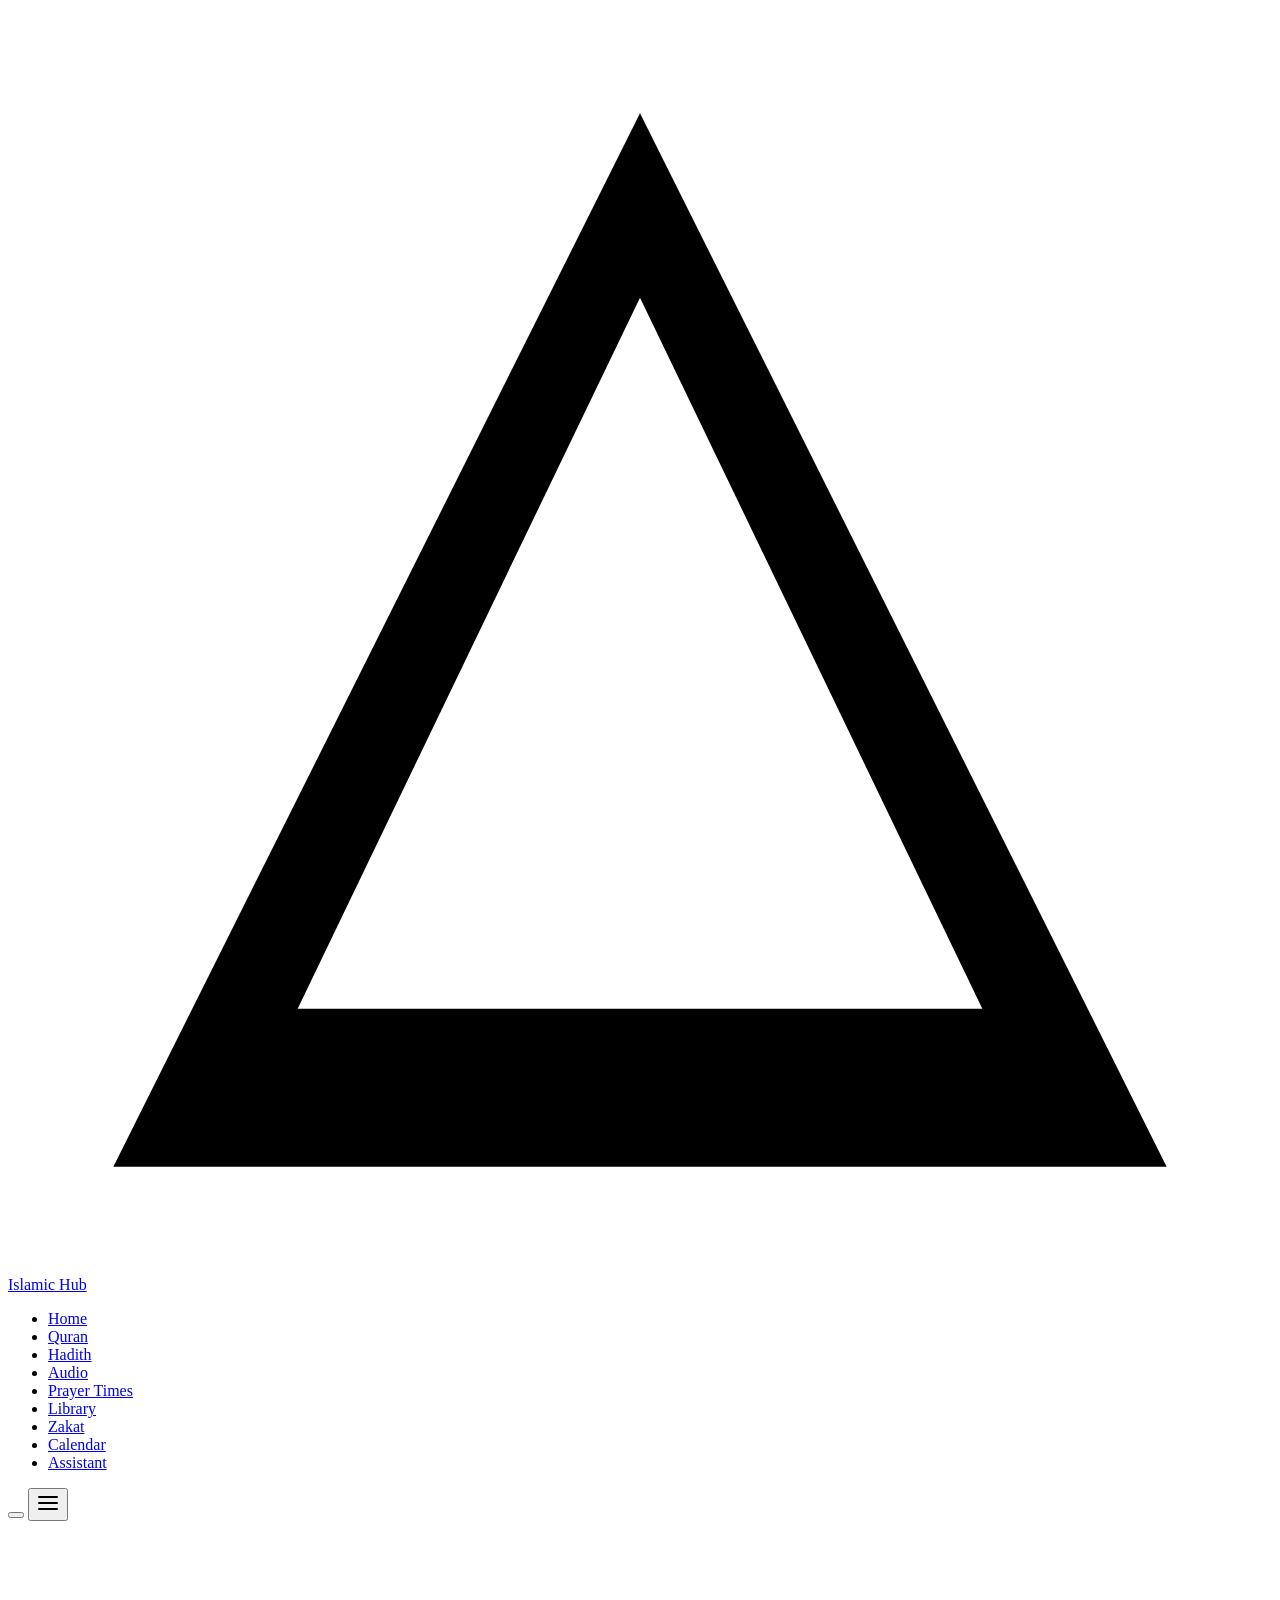
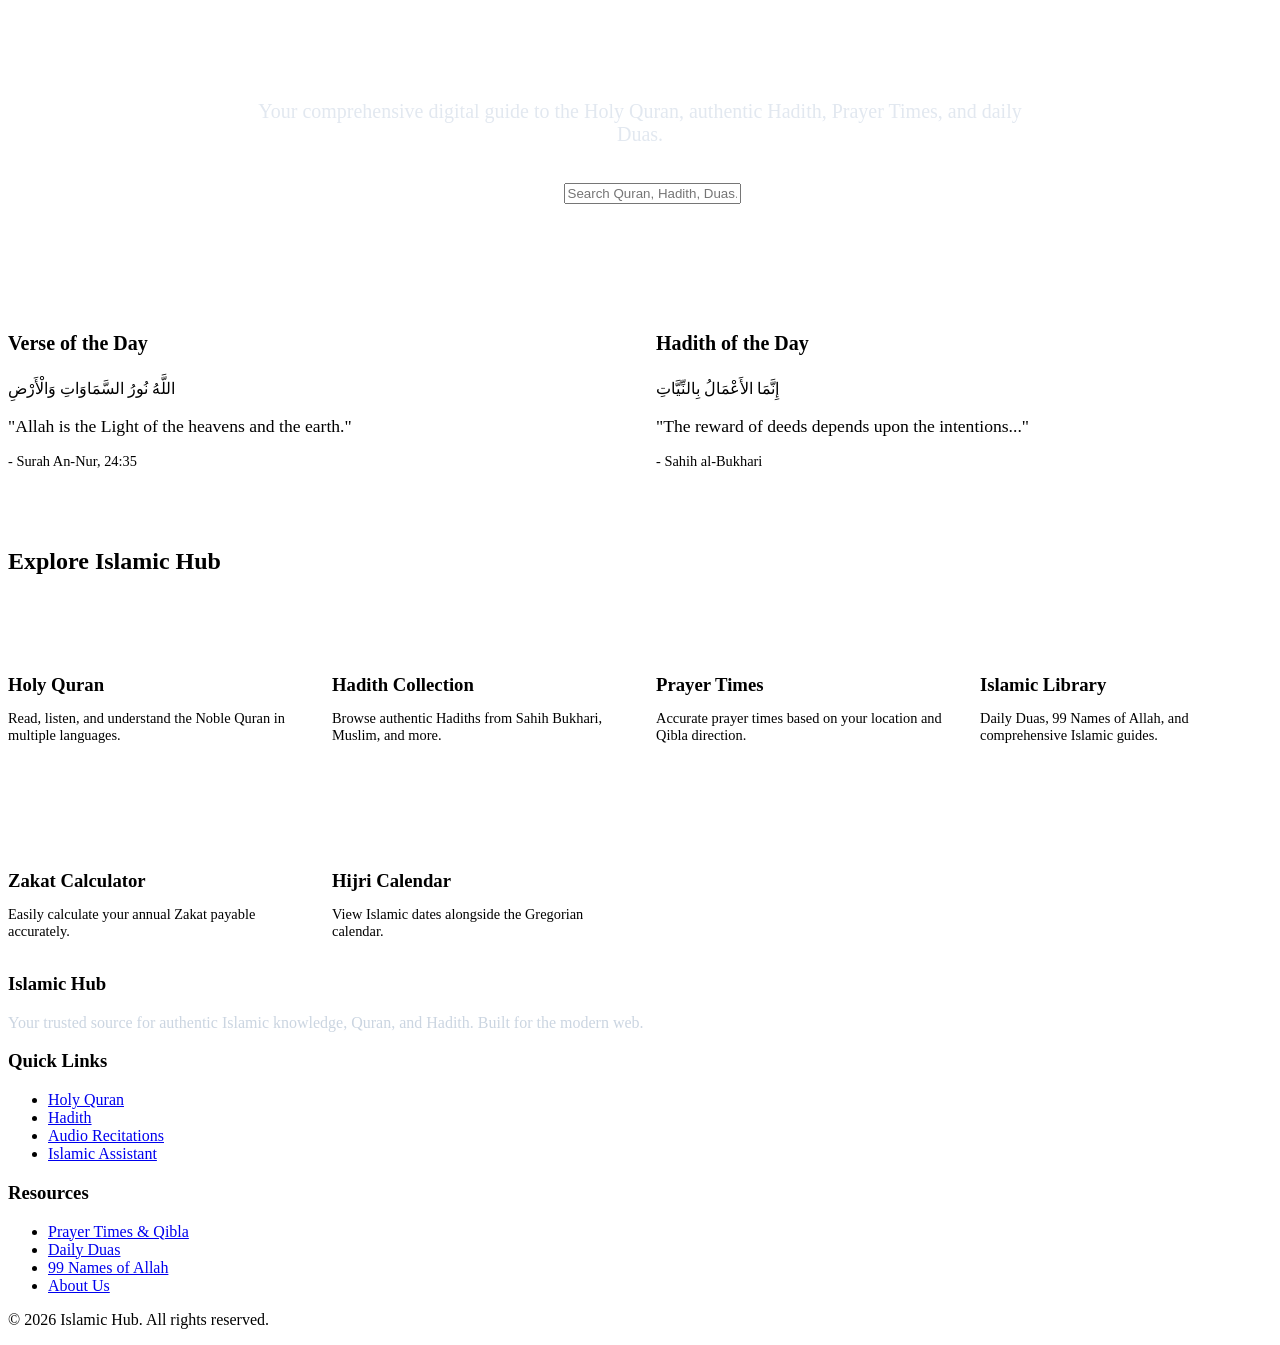
==== index.html @ 1eb5709a "Add files via upload" ====
<!DOCTYPE html>
<html lang="en">
<head>
    <meta charset="UTF-8">
    <meta name="viewport" content="width=device-width, initial-scale=1.0">
    <title>Islamic Hub - Home</title>
    <meta name="description" content="Islamic Hub provides complete Quran, Hadith, Duas, Prayer Times, and an Islamic Assistant in a modern, responsive web application.">
    <!-- Google Fonts -->
    <link href="https://fonts.googleapis.com/css2?family=Amiri:wght@400;700&family=Inter:wght@300;400;500;600;700&display=swap" rel="stylesheet">
    <!-- Custom CSS -->
    <link rel="stylesheet" href="css/style.css">
    <link rel="stylesheet" href="css/responsive.css">
</head>
<body>

    <!-- Header Navigation -->
    <header>
        <div class="nav-container">
            <a href="index.html" class="logo">
                <svg class="logo-icon" viewBox="0 0 24 24" xmlns="http://www.w3.org/2000/svg">
                    <path d="M12 2L2 22h20L12 2zm0 3.5L18.5 19h-13L12 5.5z"/>
                </svg>
                Islamic Hub
            </a>
            
            <nav id="nav-menu">
                <ul>
                    <li><a href="index.html" class="active">Home</a></li>
                    <li><a href="quran.html">Quran</a></li>
                    <li><a href="hadith.html">Hadith</a></li>
                    <li><a href="audio.html">Audio</a></li>
                    <li><a href="prayer.html">Prayer Times</a></li>
                    <li><a href="duas.html">Library</a></li>
                    <li><a href="zakat.html">Zakat</a></li>
                    <li><a href="calendar.html">Calendar</a></li>
                    <li><a href="assistant.html">Assistant</a></li>
                </ul>
            </nav>

            <button id="theme-toggle" class="theme-toggle" aria-label="Toggle Dark Mode">
                <!-- Icon inserted via JS -->
            </button>
            
            <button id="mobile-toggle" class="mobile-toggle" aria-label="Toggle Mobile Menu">
                <svg xmlns="http://www.w3.org/2000/svg" width="24" height="24" viewBox="0 0 24 24" fill="none" stroke="currentColor" stroke-width="2" stroke-linecap="round" stroke-linejoin="round"><line x1="3" y1="12" x2="21" y2="12"></line><line x1="3" y1="6" x2="21" y2="6"></line><line x1="3" y1="18" x2="21" y2="18"></line></svg>
            </button>
        </div>
    </header>

    <!-- Main Content -->
    <main>
        <!-- Hero Section -->
        <section class="hero" style="background: linear-gradient(135deg, var(--primary-color), var(--primary-dark)); color: white; padding: 4rem 2rem; text-align: center; border-bottom-left-radius: 30px; border-bottom-right-radius: 30px; margin-bottom: 3rem; box-shadow: var(--shadow-md);">
            <div style="max-width: 800px; margin: 0 auto;">
                <h1 style="font-size: 3rem; margin-bottom: 1rem; font-weight: 700;">Welcome to Islamic Hub</h1>
                <p style="font-size: 1.25rem; margin-bottom: 2rem; color: #e2e8f0;">Your comprehensive digital guide to the Holy Quran, authentic Hadith, Prayer Times, and daily Duas.</p>
                
                <!-- Global Search -->
                <div class="search-container">
                    <svg class="search-icon" xmlns="http://www.w3.org/2000/svg" width="20" height="20" viewBox="0 0 24 24" fill="none" stroke="currentColor" stroke-width="2" stroke-linecap="round" stroke-linejoin="round"><circle cx="11" cy="11" r="8"></circle><line x1="21" y1="21" x2="16.65" y2="16.65"></line></svg>
                    <input type="text" class="search-input" placeholder="Search Quran, Hadith, Duas...">
                </div>
            </div>
        </section>

        <div class="container">
            <!-- Today's Highlights -->
            <div style="display: grid; grid-template-columns: repeat(auto-fit, minmax(350px, 1fr)); gap: 2rem; margin-bottom: 4rem;">
                
                <!-- Today's Verse -->
                <div class="card" id="daily-verse">
                    <h2 style="color: var(--primary-color); font-size: 1.25rem; margin-bottom: 1rem; border-bottom: 1px solid var(--border-color); padding-bottom: 0.5rem;">Verse of the Day</h2>
                    <div class="arabic-text" id="verse-text-ar">
                        اللَّهُ نُورُ السَّمَاوَاتِ وَالْأَرْضِ
                    </div>
                    <p style="font-size: 1.1rem; margin-bottom: 1rem;" id="verse-text-en">"Allah is the Light of the heavens and the earth."</p>
                    <p style="color: var(--text-secondary); font-size: 0.9rem;" id="verse-ref">- Surah An-Nur, 24:35</p>
                </div>

                <!-- Today's Hadith -->
                <div class="card" id="daily-hadith">
                    <h2 style="color: var(--primary-color); font-size: 1.25rem; margin-bottom: 1rem; border-bottom: 1px solid var(--border-color); padding-bottom: 0.5rem;">Hadith of the Day</h2>
                    <div class="arabic-text" id="hadith-text-ar">
                        إِنَّمَا الأَعْمَالُ بِالنِّيَّاتِ
                    </div>
                    <p style="font-size: 1.1rem; margin-bottom: 1rem;" id="hadith-text-en">"The reward of deeds depends upon the intentions..."</p>
                    <p style="color: var(--text-secondary); font-size: 0.9rem;" id="hadith-ref">- Sahih al-Bukhari</p>
                </div>
            </div>

            <!-- Features Grid -->
            <h2 class="section-title">Explore Islamic Hub</h2>
            <div style="display: grid; grid-template-columns: repeat(auto-fit, minmax(250px, 1fr)); gap: 2rem;">
                
                <a href="quran.html" style="text-decoration: none; color: inherit;">
                    <div class="card text-center">
                        <div style="width: 60px; height: 60px; background-color: var(--primary-color); color: white; border-radius: 50%; display: flex; align-items: center; justify-content: center; margin: 0 auto 1rem;">
                            <svg xmlns="http://www.w3.org/2000/svg" width="30" height="30" viewBox="0 0 24 24" fill="none" stroke="currentColor" stroke-width="2" stroke-linecap="round" stroke-linejoin="round"><path d="M2 3h6a4 4 0 0 1 4 4v14a3 3 0 0 0-3-3H2z"></path><path d="M22 3h-6a4 4 0 0 0-4 4v14a3 3 0 0 1 3-3h7z"></path></svg>
                        </div>
                        <h3 style="margin-bottom: 0.5rem;">Holy Quran</h3>
                        <p style="color: var(--text-secondary); font-size: 0.9rem;">Read, listen, and understand the Noble Quran in multiple languages.</p>
                    </div>
                </a>

                <a href="hadith.html" style="text-decoration: none; color: inherit;">
                    <div class="card text-center">
                        <div style="width: 60px; height: 60px; background-color: var(--primary-color); color: white; border-radius: 50%; display: flex; align-items: center; justify-content: center; margin: 0 auto 1rem;">
                            <svg xmlns="http://www.w3.org/2000/svg" width="30" height="30" viewBox="0 0 24 24" fill="none" stroke="currentColor" stroke-width="2" stroke-linecap="round" stroke-linejoin="round"><path d="M4 19.5A2.5 2.5 0 0 1 6.5 17H20"></path><path d="M6.5 2H20v20H6.5A2.5 2.5 0 0 1 4 19.5v-15A2.5 2.5 0 0 1 6.5 2z"></path></svg>
                        </div>
                        <h3 style="margin-bottom: 0.5rem;">Hadith Collection</h3>
                        <p style="color: var(--text-secondary); font-size: 0.9rem;">Browse authentic Hadiths from Sahih Bukhari, Muslim, and more.</p>
                    </div>
                </a>

                <a href="prayer.html" style="text-decoration: none; color: inherit;">
                    <div class="card text-center">
                        <div style="width: 60px; height: 60px; background-color: var(--primary-color); color: white; border-radius: 50%; display: flex; align-items: center; justify-content: center; margin: 0 auto 1rem;">
                            <svg xmlns="http://www.w3.org/2000/svg" width="30" height="30" viewBox="0 0 24 24" fill="none" stroke="currentColor" stroke-width="2" stroke-linecap="round" stroke-linejoin="round"><circle cx="12" cy="12" r="10"></circle><polyline points="12 6 12 12 16 14"></polyline></svg>
                        </div>
                        <h3 style="margin-bottom: 0.5rem;">Prayer Times</h3>
                        <p style="color: var(--text-secondary); font-size: 0.9rem;">Accurate prayer times based on your location and Qibla direction.</p>
                    </div>
                </a>

                <a href="duas.html" style="text-decoration: none; color: inherit;">
                    <div class="card text-center">
                        <div style="width: 60px; height: 60px; background-color: var(--primary-color); color: white; border-radius: 50%; display: flex; align-items: center; justify-content: center; margin: 0 auto 1rem;">
                            <svg xmlns="http://www.w3.org/2000/svg" width="30" height="30" viewBox="0 0 24 24" fill="none" stroke="currentColor" stroke-width="2" stroke-linecap="round" stroke-linejoin="round"><path d="M20.59 13.41l-7.17 7.17a2 2 0 0 1-2.83 0L2 12V2h10l8.59 8.59a2 2 0 0 1 0 2.82z"></path><line x1="7" y1="7" x2="7.01" y2="7"></line></svg>
                        </div>
                        <h3 style="margin-bottom: 0.5rem;">Islamic Library</h3>
                        <p style="color: var(--text-secondary); font-size: 0.9rem;">Daily Duas, 99 Names of Allah, and comprehensive Islamic guides.</p>
                    </div>
                </a>

                <a href="zakat.html" style="text-decoration: none; color: inherit;">
                    <div class="card text-center">
                        <div style="width: 60px; height: 60px; background-color: var(--primary-color); color: white; border-radius: 50%; display: flex; align-items: center; justify-content: center; margin: 0 auto 1rem;">
                            <svg xmlns="http://www.w3.org/2000/svg" width="30" height="30" viewBox="0 0 24 24" fill="none" stroke="currentColor" stroke-width="2" stroke-linecap="round" stroke-linejoin="round"><line x1="12" y1="1" x2="12" y2="23"></line><path d="M17 5H9.5a3.5 3.5 0 0 0 0 7h5a3.5 3.5 0 0 1 0 7H6"></path></svg>
                        </div>
                        <h3 style="margin-bottom: 0.5rem;">Zakat Calculator</h3>
                        <p style="color: var(--text-secondary); font-size: 0.9rem;">Easily calculate your annual Zakat payable accurately.</p>
                    </div>
                </a>

                <a href="calendar.html" style="text-decoration: none; color: inherit;">
                    <div class="card text-center">
                        <div style="width: 60px; height: 60px; background-color: var(--primary-color); color: white; border-radius: 50%; display: flex; align-items: center; justify-content: center; margin: 0 auto 1rem;">
                            <svg xmlns="http://www.w3.org/2000/svg" width="30" height="30" viewBox="0 0 24 24" fill="none" stroke="currentColor" stroke-width="2" stroke-linecap="round" stroke-linejoin="round"><rect x="3" y="4" width="18" height="18" rx="2" ry="2"></rect><line x1="16" y1="2" x2="16" y2="6"></line><line x1="8" y1="2" x2="8" y2="6"></line><line x1="3" y1="10" x2="21" y2="10"></line></svg>
                        </div>
                        <h3 style="margin-bottom: 0.5rem;">Hijri Calendar</h3>
                        <p style="color: var(--text-secondary); font-size: 0.9rem;">View Islamic dates alongside the Gregorian calendar.</p>
                    </div>
                </a>

            </div>
        </div>
    </main>

    <!-- Footer -->
    <footer>
        <div class="footer-content">
            <div class="footer-col">
                <h3>Islamic Hub</h3>
                <p style="color: #cbd5e1; margin-bottom: 1rem;">Your trusted source for authentic Islamic knowledge, Quran, and Hadith. Built for the modern web.</p>
            </div>
            <div class="footer-col">
                <h3>Quick Links</h3>
                <ul>
                    <li><a href="quran.html">Holy Quran</a></li>
                    <li><a href="hadith.html">Hadith</a></li>
                    <li><a href="audio.html">Audio Recitations</a></li>
                    <li><a href="assistant.html">Islamic Assistant</a></li>
                </ul>
            </div>
            <div class="footer-col">
                <h3>Resources</h3>
                <ul>
                    <li><a href="prayer.html">Prayer Times & Qibla</a></li>
                    <li><a href="duas.html">Daily Duas</a></li>
                    <li><a href="names.html">99 Names of Allah</a></li>
                    <li><a href="about.html">About Us</a></li>
                </ul>
            </div>
        </div>
        <div class="footer-bottom">
            <p>&copy; 2026 Islamic Hub. All rights reserved.</p>
        </div>
    </footer>

    <script src="js/main.js"></script>
</body>
</html>
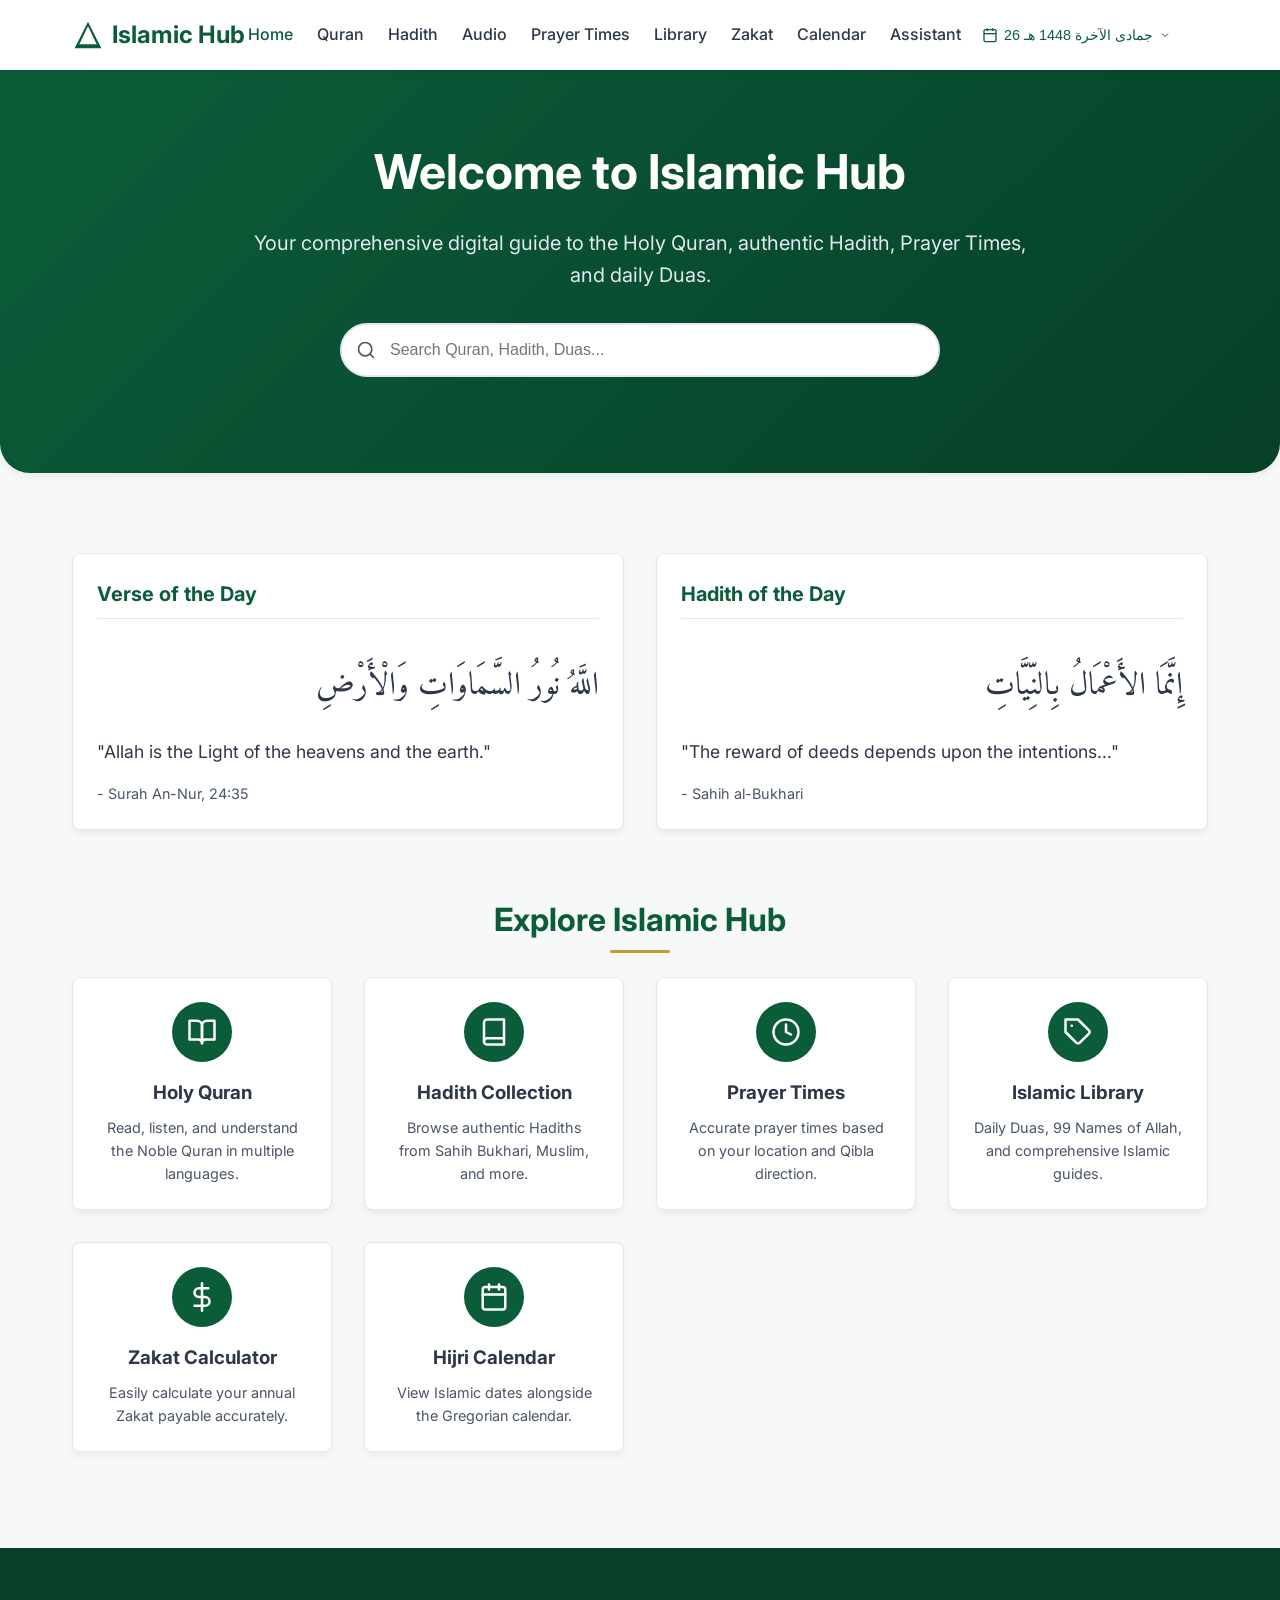
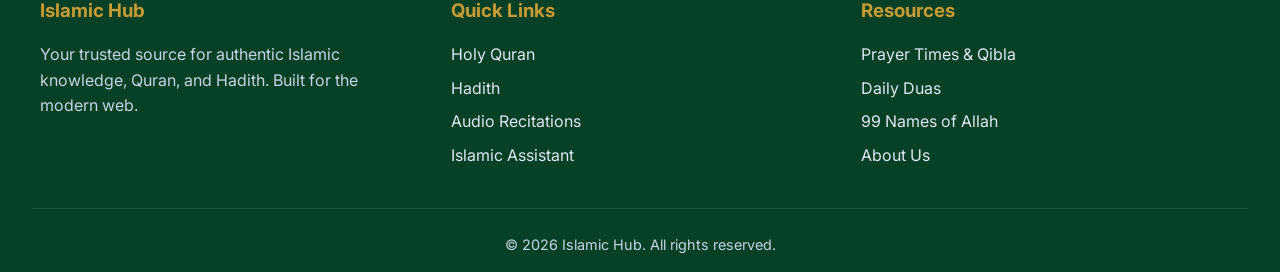
==== commit 33172e88: "Calendar update" ====
--- a/index.html
+++ b/index.html
@@ -8,7 +8,7 @@
     <!-- Google Fonts -->
     <link href="https://fonts.googleapis.com/css2?family=Amiri:wght@400;700&family=Inter:wght@300;400;500;600;700&display=swap" rel="stylesheet">
     <!-- Custom CSS -->
-    <link rel="stylesheet" href="css/style.css">
+    <link rel="stylesheet" href="css/style_v1.css">
     <link rel="stylesheet" href="css/responsive.css">
 </head>
 <body>
@@ -187,6 +187,6 @@
         </div>
     </footer>
 
-    <script src="js/main.js"></script>
+    <script src="js/main_v1.js"></script>
 </body>
 </html>
--- a/css/style_v1.css
+++ b/css/style_v1.css
@@ -0,0 +1,576 @@
+/* CSS Variables for Light and Dark Modes */
+:root {
+    /* Islamic Green Palette */
+    --primary-color: #0b5d3a;
+    --primary-light: #168a57;
+    --primary-dark: #064027;
+    --accent-color: #c99c33; /* Gold/Brass accent */
+    
+    /* Light Theme */
+    --bg-color: #f7f9f8;
+    --surface-color: #ffffff;
+    --text-primary: #2d3748;
+    --text-secondary: #4a5568;
+    --border-color: #e2e8f0;
+    
+    /* Typography */
+    --font-sans: 'Inter', system-ui, -apple-system, sans-serif;
+    --font-arabic: 'Amiri', 'Scheherazade New', serif;
+    
+    /* Utils */
+    --shadow-sm: 0 1px 3px rgba(0,0,0,0.1);
+    --shadow-md: 0 4px 6px rgba(0,0,0,0.05);
+    --shadow-lg: 0 10px 15px rgba(0,0,0,0.1);
+    --radius: 8px;
+    --transition: all 0.3s ease;
+}
+
+[data-theme="dark"] {
+    --bg-color: #0f172a;
+    --surface-color: #1e293b;
+    --text-primary: #f1f5f9;
+    --text-secondary: #cbd5e1;
+    --border-color: #334155;
+    --primary-color: #168a57;
+    --primary-light: #22c55e;
+    --primary-dark: #0b5d3a;
+    --shadow-sm: 0 1px 3px rgba(0,0,0,0.3);
+    --shadow-md: 0 4px 6px rgba(0,0,0,0.4);
+    --shadow-lg: 0 10px 15px rgba(0,0,0,0.5);
+}
+
+* {
+    margin: 0;
+    padding: 0;
+    box-sizing: border-box;
+}
+
+body {
+    font-family: var(--font-sans);
+    background-color: var(--bg-color);
+    color: var(--text-primary);
+    line-height: 1.6;
+    transition: background-color var(--transition), color var(--transition);
+}
+
+.arabic-text {
+    font-family: var(--font-arabic);
+    font-size: 2rem;
+    line-height: 2.2;
+    text-align: right;
+    direction: rtl;
+    padding: 1rem 0;
+}
+
+/* Header & Navigation */
+header {
+    background-color: var(--surface-color);
+    box-shadow: var(--shadow-sm);
+    position: sticky;
+    top: 0;
+    z-index: 100;
+}
+
+.nav-container {
+    max-width: 1200px;
+    margin: 0 auto;
+    padding: 1rem 2rem;
+    display: flex;
+    justify-content: space-between;
+    align-items: center;
+}
+
+.logo {
+    display: flex;
+    align-items: center;
+    gap: 0.5rem;
+    text-decoration: none;
+    font-size: 1.5rem;
+    font-weight: 700;
+    color: var(--primary-color);
+}
+
+.logo-icon {
+    width: 32px;
+    height: 32px;
+    fill: var(--primary-color);
+}
+
+nav ul {
+    list-style: none;
+    display: flex;
+    gap: 1.5rem;
+    align-items: center;
+}
+
+nav a {
+    text-decoration: none;
+    color: var(--text-primary);
+    font-weight: 500;
+    transition: var(--transition);
+}
+
+nav a:hover, nav a.active {
+    color: var(--primary-color);
+}
+
+/* Theme Toggle Button */
+.theme-toggle {
+    background: none;
+    border: none;
+    color: var(--text-primary);
+    cursor: pointer;
+    font-size: 1.25rem;
+    display: flex;
+    align-items: center;
+    justify-content: center;
+    padding: 0.5rem;
+    border-radius: 50%;
+    transition: var(--transition);
+}
+
+.theme-toggle:hover {
+    background-color: var(--border-color);
+}
+
+/* Mobile Menu Toggle */
+.mobile-toggle {
+    display: none;
+    background: none;
+    border: none;
+    color: var(--text-primary);
+    font-size: 1.5rem;
+    cursor: pointer;
+}
+
+/* Common Layout */
+.container {
+    max-width: 1200px;
+    margin: 0 auto;
+    padding: 2rem;
+}
+
+.section-title {
+    font-size: 2rem;
+    color: var(--primary-color);
+    margin-bottom: 1.5rem;
+    text-align: center;
+    position: relative;
+    padding-bottom: 0.5rem;
+}
+
+.section-title::after {
+    content: '';
+    position: absolute;
+    bottom: 0;
+    left: 50%;
+    transform: translateX(-50%);
+    width: 60px;
+    height: 3px;
+    background-color: var(--accent-color);
+    border-radius: 2px;
+}
+
+/* Cards */
+.card {
+    background-color: var(--surface-color);
+    border-radius: var(--radius);
+    padding: 1.5rem;
+    box-shadow: var(--shadow-md);
+    transition: var(--transition);
+    border: 1px solid var(--border-color);
+}
+
+.card:hover {
+    transform: translateY(-5px);
+    box-shadow: var(--shadow-lg);
+    border-color: var(--primary-light);
+}
+
+/* Buttons */
+.btn {
+    display: inline-block;
+    padding: 0.75rem 1.5rem;
+    border-radius: var(--radius);
+    text-decoration: none;
+    font-weight: 600;
+    text-align: center;
+    cursor: pointer;
+    transition: var(--transition);
+    border: none;
+    font-size: 1rem;
+}
+
+.btn-primary {
+    background-color: var(--primary-color);
+    color: white;
+}
+
+.btn-primary:hover {
+    background-color: var(--primary-dark);
+}
+
+.btn-secondary {
+    background-color: transparent;
+    color: var(--primary-color);
+    border: 2px solid var(--primary-color);
+}
+
+.btn-secondary:hover {
+    background-color: var(--primary-color);
+    color: white;
+}
+
+/* Search Box */
+.search-container {
+    position: relative;
+    max-width: 600px;
+    margin: 0 auto 2rem;
+}
+
+.search-input {
+    width: 100%;
+    padding: 1rem 1rem 1rem 3rem;
+    border: 2px solid var(--border-color);
+    border-radius: 30px;
+    font-size: 1rem;
+    background-color: var(--surface-color);
+    color: var(--text-primary);
+    transition: var(--transition);
+}
+
+.search-input:focus {
+    outline: none;
+    border-color: var(--primary-color);
+    box-shadow: 0 0 0 3px rgba(11, 93, 58, 0.2);
+}
+
+.search-icon {
+    position: absolute;
+    left: 1rem;
+    top: 50%;
+    transform: translateY(-50%);
+    color: var(--text-secondary);
+}
+
+/* Footer */
+footer {
+    background-color: var(--primary-dark);
+    color: white;
+    padding: 3rem 2rem 1rem;
+    margin-top: 4rem;
+}
+
+.footer-content {
+    max-width: 1200px;
+    margin: 0 auto;
+    display: grid;
+    grid-template-columns: repeat(auto-fit, minmax(250px, 1fr));
+    gap: 2rem;
+    margin-bottom: 2rem;
+}
+
+.footer-col h3 {
+    color: var(--accent-color);
+    margin-bottom: 1rem;
+}
+
+.footer-col ul {
+    list-style: none;
+}
+
+.footer-col ul li {
+    margin-bottom: 0.5rem;
+}
+
+.footer-col a {
+    color: #e2e8f0;
+    text-decoration: none;
+    transition: var(--transition);
+}
+
+.footer-col a:hover {
+    color: white;
+    padding-left: 5px;
+}
+
+.footer-bottom {
+    text-align: center;
+    padding-top: 1.5rem;
+    border-top: 1px solid rgba(255,255,255,0.1);
+    font-size: 0.9rem;
+    color: #cbd5e1;
+}
+
+/* Utilities */
+.text-center { text-align: center; }
+.mb-1 { margin-bottom: 1rem; }
+.mb-2 { margin-bottom: 2rem; }
+.mt-2 { margin-top: 2rem; }
+
+/* Loader */
+.loader {
+    display: inline-block;
+    width: 50px;
+    height: 50px;
+    border: 3px solid rgba(11, 93, 58, 0.3);
+    border-radius: 50%;
+    border-top-color: var(--primary-color);
+    animation: spin 1s ease-in-out infinite;
+}
+
+@keyframes spin {
+    to { transform: rotate(360deg); }
+}
+
+.loader-container {
+    display: flex;
+    justify-content: center;
+    align-items: center;
+    min-height: 200px;
+}
+
+/* Urdu Typography and Translation Options */
+.urdu-text {
+    font-family: 'Noto Nastaliq Urdu', 'Amiri', 'Scheherazade New', serif;
+    font-size: 1.35rem;
+    line-height: 2.4;
+    text-align: right;
+    direction: rtl;
+    margin-top: 1rem;
+    color: var(--text-primary);
+}
+
+.reader-settings-panel {
+    background-color: var(--surface-color);
+    border: 1px solid var(--border-color);
+    border-radius: var(--radius);
+    padding: 1rem 1.5rem;
+    margin-bottom: 1.5rem;
+    display: flex;
+    flex-wrap: wrap;
+    justify-content: space-between;
+    align-items: center;
+    gap: 1rem;
+    box-shadow: var(--shadow-sm);
+    transition: var(--transition);
+}
+
+.reader-settings-title {
+    font-weight: 600;
+    color: var(--primary-color);
+    font-size: 0.95rem;
+    display: flex;
+    align-items: center;
+    gap: 0.5rem;
+}
+
+.reader-settings-controls {
+    display: flex;
+    flex-wrap: wrap;
+    gap: 1.25rem;
+    align-items: center;
+}
+
+.settings-label {
+    display: flex;
+    align-items: center;
+    gap: 0.5rem;
+    cursor: pointer;
+    font-size: 0.9rem;
+    font-weight: 500;
+    color: var(--text-secondary);
+    user-select: none;
+}
+
+.settings-checkbox {
+    appearance: none;
+    -webkit-appearance: none;
+    width: 1.2rem;
+    height: 1.2rem;
+    border: 2px solid var(--border-color);
+    border-radius: 4px;
+    outline: none;
+    background-color: var(--bg-color);
+    cursor: pointer;
+    display: grid;
+    place-content: center;
+    transition: var(--transition);
+}
+
+.settings-checkbox:checked {
+    background-color: var(--primary-color);
+    border-color: var(--primary-color);
+}
+
+.settings-checkbox:checked::before {
+    content: "";
+    width: 0.55rem;
+    height: 0.55rem;
+    transform: scale(1);
+    background-color: white;
+    clip-path: polygon(14% 44%, 0 65%, 50% 100%, 100% 16%, 80% 0%, 43% 62%);
+}
+
+.settings-checkbox:hover {
+    border-color: var(--primary-light);
+}
+
+/* On-demand translate button */
+.translate-action-container {
+    margin-top: 1rem;
+    display: flex;
+    justify-content: flex-start;
+}
+
+.translate-btn {
+    background-color: transparent;
+    color: var(--accent-color);
+    border: 1px solid var(--accent-color);
+    padding: 0.4rem 0.8rem;
+    font-size: 0.85rem;
+    font-weight: 600;
+    border-radius: 6px;
+    cursor: pointer;
+    display: inline-flex;
+    align-items: center;
+    gap: 0.5rem;
+    transition: var(--transition);
+}
+
+.translate-btn:hover {
+    background-color: var(--accent-color);
+    color: white;
+}
+
+.translate-btn:disabled {
+    opacity: 0.6;
+    cursor: not-allowed;
+}
+
+/* Spinner for translation */
+.btn-spinner {
+    width: 14px;
+    height: 14px;
+    border: 2px solid rgba(255, 255, 255, 0.3);
+    border-radius: 50%;
+    border-top-color: currentColor;
+    animation: spin 0.8s linear infinite;
+    display: inline-block;
+}
+
+/* Alert styles for empty/error messages */
+.translation-error {
+    color: #e53e3e;
+    font-size: 0.85rem;
+    margin-top: 0.5rem;
+}
+
+/* Hijri Date Dropdown Styles */
+.hijri-container {
+    position: relative;
+    display: inline-flex;
+    align-items: center;
+}
+
+.hijri-date-btn {
+    background: none;
+    border: none;
+    color: var(--primary-color);
+    font-weight: 500;
+    font-size: 0.9rem;
+    margin: 0 0.5rem;
+    display: flex;
+    align-items: center;
+    cursor: pointer;
+    gap: 6px;
+    padding: 6px 10px;
+    border-radius: var(--radius);
+    transition: var(--transition);
+}
+
+.hijri-date-btn:hover {
+    background-color: rgba(22, 138, 87, 0.1);
+}
+
+.hijri-date-btn.active {
+    background-color: rgba(22, 138, 87, 0.15);
+}
+
+.hijri-date-btn .chevron-icon {
+    transition: transform 0.2s ease;
+    fill: none;
+}
+
+.hijri-date-btn.active .chevron-icon {
+    transform: rotate(180deg);
+}
+
+.hijri-dropdown {
+    display: none;
+    position: absolute;
+    top: 100%;
+    right: 0.5rem;
+    margin-top: 8px;
+    background-color: var(--surface-color);
+    border: 1px solid var(--border-color);
+    border-radius: var(--radius);
+    box-shadow: var(--shadow-lg);
+    padding: 10px;
+    width: 220px;
+    z-index: 1000;
+    flex-direction: column;
+    gap: 4px;
+}
+
+.hijri-dropdown.show {
+    display: flex;
+}
+
+.hijri-dropdown-title {
+    font-size: 0.75rem;
+    font-weight: 600;
+    color: var(--text-secondary);
+    margin-bottom: 4px;
+    border-bottom: 1px solid var(--border-color);
+    padding-bottom: 6px;
+    text-transform: uppercase;
+    letter-spacing: 0.5px;
+    text-align: left;
+}
+
+.hijri-option-btn {
+    background: none;
+    border: none;
+    text-align: left;
+    padding: 8px 10px;
+    font-size: 0.85rem;
+    border-radius: 6px;
+    color: var(--text-primary);
+    cursor: pointer;
+    display: flex;
+    justify-content: space-between;
+    align-items: center;
+    transition: var(--transition);
+    width: 100%;
+}
+
+.hijri-option-btn:hover {
+    background-color: rgba(22, 138, 87, 0.08);
+    color: var(--primary-color);
+}
+
+.hijri-option-btn.active {
+    background-color: var(--primary-color);
+    color: white !important;
+    font-weight: 600;
+}
+
+.hijri-option-btn.active .offset-preview {
+    color: rgba(255, 255, 255, 0.8) !important;
+}
+
+.offset-preview {
+    color: var(--text-secondary);
+    font-size: 0.75rem;
+}
--- a/css/responsive.css
+++ b/css/responsive.css
@@ -0,0 +1,49 @@
+/* Responsive Styles */
+@media (max-width: 768px) {
+    .nav-container {
+        flex-direction: column;
+        align-items: flex-start;
+        padding: 1rem;
+    }
+
+    nav ul {
+        display: none;
+        flex-direction: column;
+        width: 100%;
+        gap: 1rem;
+        margin-top: 1rem;
+    }
+
+    nav ul.show {
+        display: flex;
+    }
+
+    .mobile-toggle {
+        display: block;
+        position: absolute;
+        right: 4rem;
+        top: 1.25rem;
+    }
+
+    .theme-toggle {
+        position: absolute;
+        right: 1rem;
+        top: 1.25rem;
+    }
+
+    .container {
+        padding: 1rem;
+    }
+
+    .section-title {
+        font-size: 1.5rem;
+    }
+
+    .arabic-text {
+        font-size: 1.5rem;
+    }
+
+    .footer-content {
+        grid-template-columns: 1fr;
+    }
+}
